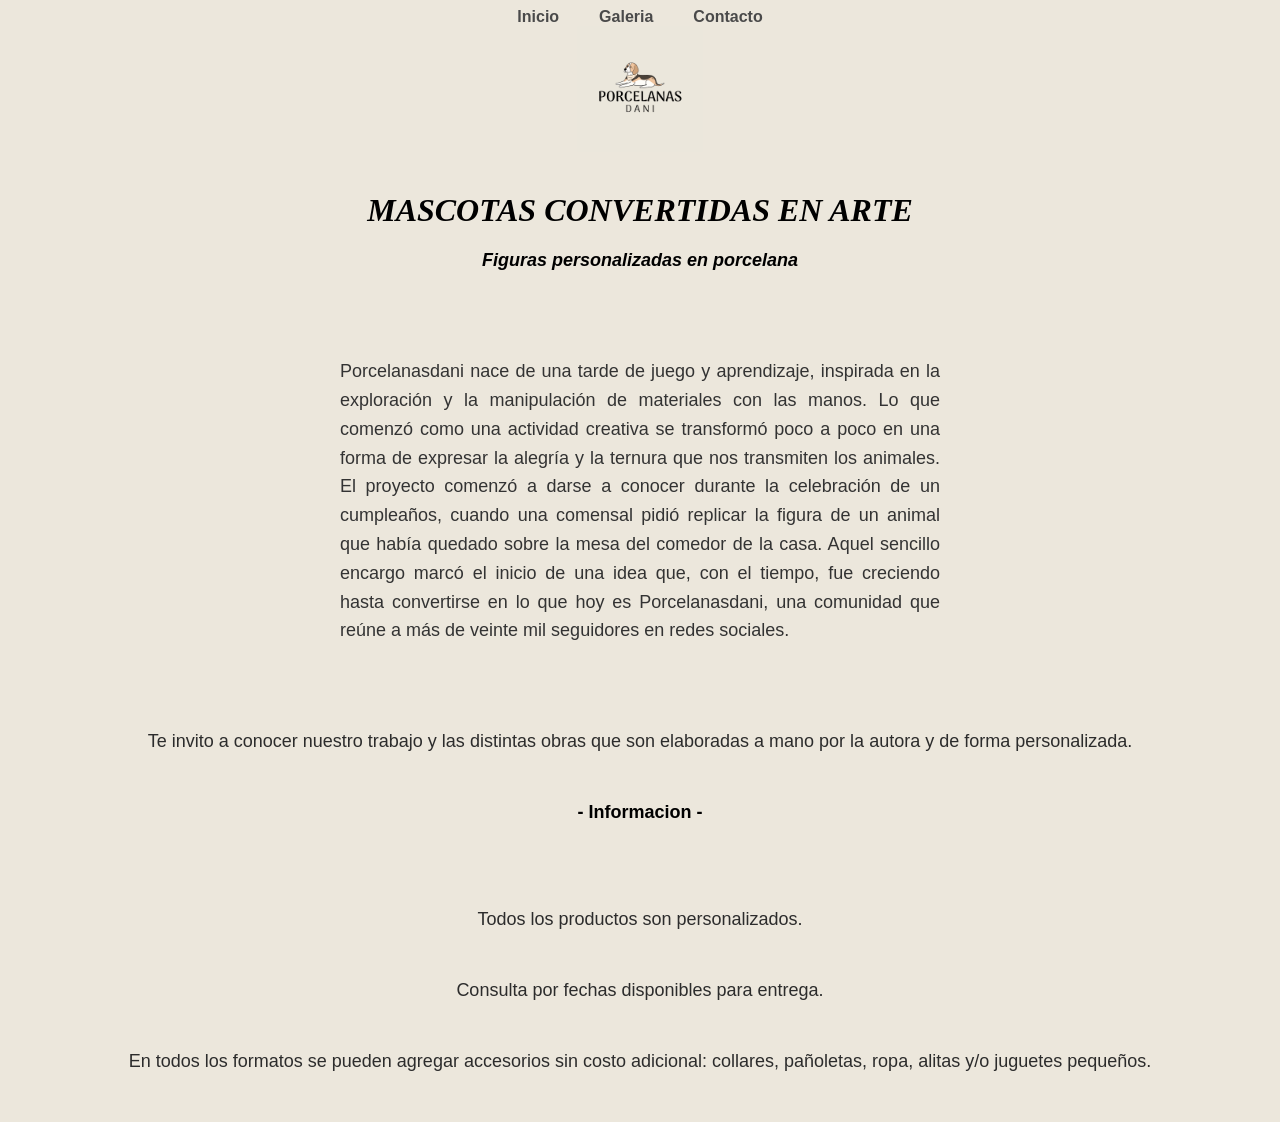
==== index.html @ 6d427006 "Update and rename Paginadeinicio.html to index.html" ====
<DOCTYPE html>
<html lang="en">
<head>
    <meta charset="UTF-8">
    <meta name="viewport" content="width=device-width, initial-scale=1.0">
    <title>Porcelanasdani.cl</title>
    <link rel="stylesheet" href="estilos.css">
</head>
<body>
    <nav>
    <ul>
        <li><a href="index.html">Inicio</a></li>
        <li><a href="Galeria.html">Galeria</a></li>
        <li><a href="Contacto.html">Contacto</a></li>
    </ul>
</nav>


     <img src=logoinicio.jpeg alt="Porcelanasdani" width="200" class="imagen-portada"><br>
    
    <em>
    <h1>MASCOTAS CONVERTIDAS EN ARTE</h1>
    </em>

    <em>
        <h2>Figuras personalizadas en porcelana</h2><br>
    </em>
    <p class="parrafo-largo"> Porcelanasdani nace de una tarde de juego y aprendizaje, inspirada en la exploración y la manipulación de materiales con las manos. Lo que comenzó como una actividad creativa se transformó poco a poco en una forma de expresar la alegría y la ternura que nos transmiten los animales.
        El proyecto comenzó a darse a conocer durante la celebración de un cumpleaños, cuando una comensal pidió replicar la figura de un animal que había quedado sobre la mesa del comedor de la casa. Aquel sencillo encargo marcó el inicio de una idea que, con el tiempo, fue creciendo hasta convertirse en lo que hoy es Porcelanasdani, una comunidad que reúne a más de veinte mil seguidores en redes sociales.</p><br>
    <p>Te invito a conocer nuestro trabajo y las distintas obras que son elaboradas a mano por la autora y de forma personalizada.</p>

<h3>- Informacion - </h3><br>
<p> Todos los productos son personalizados.</p>
<p> Consulta por fechas disponibles para entrega.</p>
<p> En todos los formatos se pueden agregar accesorios sin costo adicional: collares, pañoletas,
ropa, alitas y/o juguetes pequeños.</p>
</body>
</html>
---- estilos.css ----
body {
  background-color:rgb(236, 231, 220)
}

h1 {
  color: black;
  text-align: center;
}

p {
  font-family: 'arial';
  font-size: 18px;
  text-align: center;
  line-break: normal;
  margin-bottom: 50px;
  line-height: 1,6;
  max-width: px;
    margin-left: auto;    
    margin-right: auto;
    color: 2c2c2c;
}

h2 {
    font-family: 'arial';
  font-size: 18px;
  text-align: center;
  line-break: normal;
  margin-bottom: 50px;
  max-width: 350px;
    margin-left: auto;    
    margin-right: auto;

}

h3 {
    font-family: 'arial';
  font-size: 18px;
  text-align: center;
  line-break: normal;
  margin-bottom: 50px;
  max-width: 350px;
    margin-left: auto;    
    margin-right: auto;

}
.parrafo-largo {
    text-align: justify;       
    max-width: 600px;         
    margin-left: auto;         
    line-height: 1.6;          
    color: #333333;
}


.parrafo-corto {
    text-align: center;        
    font-size: 15px;           
    color: #555555;            
    margin: 10px 0;
}
img {
  display: block;
  margin: auto;
  width: 30%;
}

img.imagen-portada {
  display: block;
  margin: auto;
  width: 10%;
}

img.imagen-final {
  display: block;
  margin: auto;
  width: 20%;
}

ul {
    list-style: none;          
    display: flex;     
    justify-content: center;  
    gap: 40px; 
    margin: 0;
    padding: 0;
}

a {
    text-decoration: none;     
    color: #4a4a4a;            
    font-family: sans-serif;
    font-weight: 600;          
    font-size: 16px;
    transition: color 0.3s ease; 
}


 a:hover {
    color: #b8860b;            
}


.tarjeta-formulario{
    max-width: 550px;
    margin: 40px auto;
    background-color: #ffffff;
    padding: 40px;
    border-radius: 16px;
    box-shadow: 0 4px 25px rgba(0, 0, 0, 0.08); 
    box-sizing: border-box;
}


.campo-grupo {
    margin-bottom: 22px;
}


.formulario-contacto label {
    display: block;
    margin-bottom: 8px;
    font-family: Arial, sans-serif;
    font-weight: bold;
    color: #333333;
    font-size: 14px;
}


.formulario-contacto input[type="text"],
.formulario-contacto input[type="email"],
.formulario-contacto select,
.formulario-contacto textarea {
    width: 100%;
    padding: 12px 15px;
    border: 1px solid #dcdcdc;
    border-radius: 8px; 
    background-color: #ffffff;
    font-family: Arial, sans-serif;
    font-size: 14px;
    color: #333333;
    box-sizing: border-box; 
    outline: none;
    transition: border-color 0.2s ease, box-shadow 0.2s ease;
}


.formulario-contacto input:focus,
.formulario-contacto select:focus,
.formulario-contacto textarea:focus {
    border-color: #a04020; 
    box-shadow: 0 0 0 3px rgba(160, 64, 32, 0.15);
}


.btn-enviar {
    background-color: #a04020; 
    color: #ffffff;
    border: none;
    padding: 12px 30px;
    border-radius: 50px;       
    font-family: Arial, sans-serif;
    font-size: 15px;
    font-weight: bold;
    cursor: pointer;
    transition: background-color 0.2s ease;
}


.btn-enviar:hover {
    background-color: #803015;
}
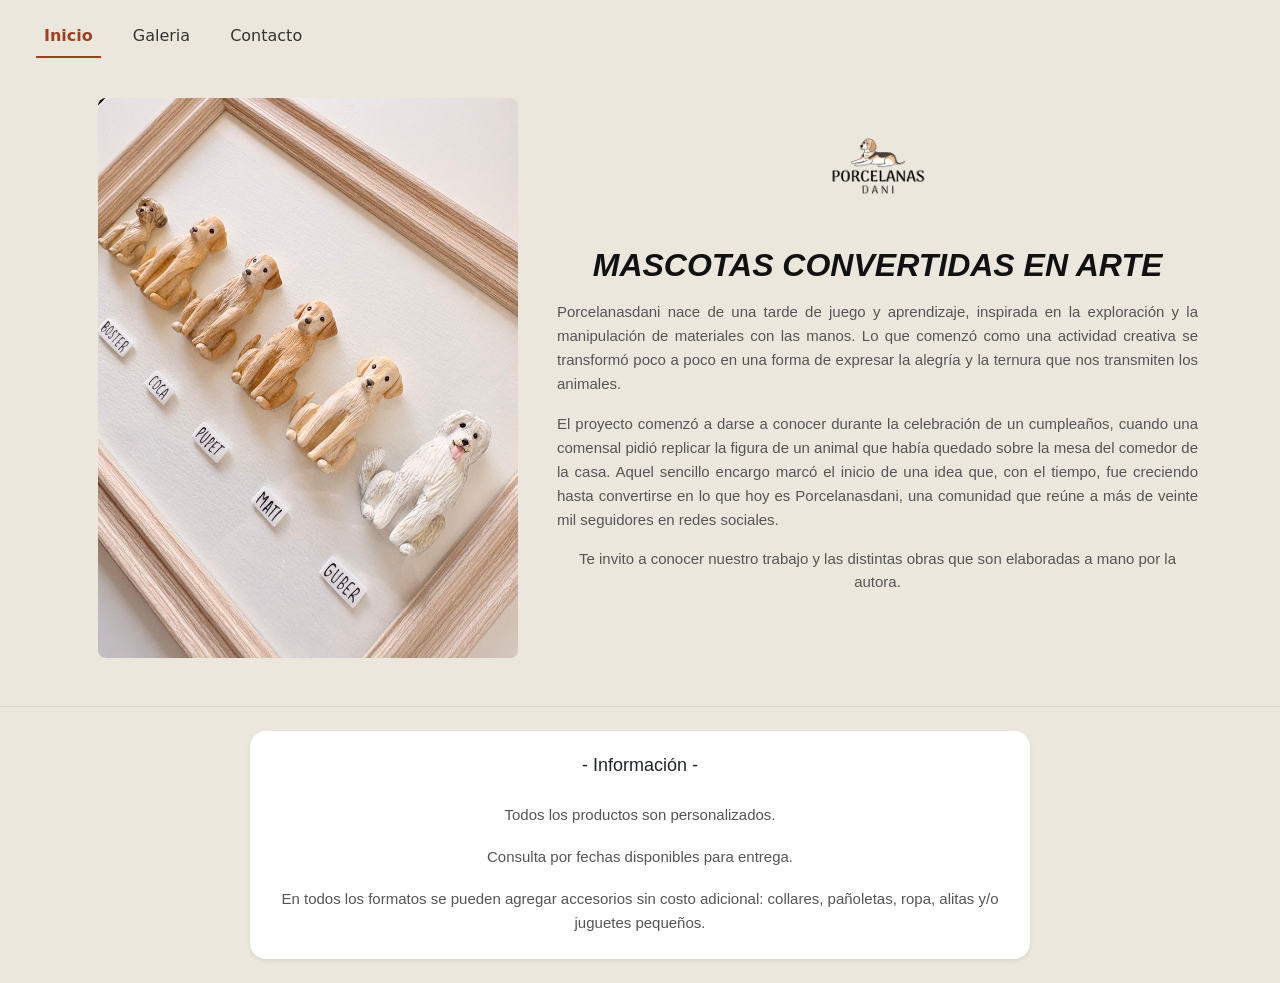
==== commit af944ad6: "Add files via upload" ====
--- a/index.html
+++ b/index.html
@@ -1,38 +1,68 @@
-<DOCTYPE html>
-<html lang="en">
+<!DOCTYPE html>
+<html lang="es">
 <head>
     <meta charset="UTF-8">
     <meta name="viewport" content="width=device-width, initial-scale=1.0">
     <title>Porcelanasdani.cl</title>
+
+    <link href="https://cdn.jsdelivr.net/npm/bootstrap@5.3.3/dist/css/bootstrap.min.css" rel="stylesheet">
     <link rel="stylesheet" href="estilos.css">
 </head>
-<body>
-    <nav>
-    <ul>
-        <li><a href="index.html">Inicio</a></li>
-        <li><a href="Galeria.html">Galeria</a></li>
-        <li><a href="Contacto.html">Contacto</a></li>
-    </ul>
-</nav>
+<body class="fondo-sitio">
 
+<body class="fondo-sitio">
 
-     <img src=logoinicio.jpeg alt="Porcelanasdani" width="200" class="imagen-portada"><br>
-    
-    <em>
-    <h1>MASCOTAS CONVERTIDAS EN ARTE</h1>
-    </em>
+    <nav class="navbar navbar-expand py-3 px-4 barra-navegacion">
+        <div class="container-fluid justify-content-start">
+            <ul class="navbar-nav flex-row gap-4">
+                <li class="nav-item">
+                    <a class="nav-link enlace-menu enlace-activo active" href="Paginadeinicio.html">Inicio</a>
+                </li>
+                <li class="nav-item">
+                    <a class="nav-link enlace-menu" href="Galeria.html">Galeria</a>
+                </li>
+                <li class="nav-item">
+                    <a class="nav-link enlace-menu" href="Contacto.html">Contacto</a>
+                </li>
+            </ul>
+        </div>
+    </nav>
+    <main class="container my-4">
+        <div class="row align-items-start g-4">
+            <div class="col-12 col-md-5 text-center">
+                <img src="iniciouno.jpeg" alt="Porcelanasdani" class="img-fluid imagen-portada rounded-3">
+            </div>
+            <div class="col-12 col-md-7">
+                <div class="text-center mb-2">
+                    <img src="logoinicio.jpeg" alt="Logo Porcelanasdani" class="img-fluid logo-sobre-titulo">
+                </div>
 
-    <em>
-        <h2>Figuras personalizadas en porcelana</h2><br>
-    </em>
-    <p class="parrafo-largo"> Porcelanasdani nace de una tarde de juego y aprendizaje, inspirada en la exploración y la manipulación de materiales con las manos. Lo que comenzó como una actividad creativa se transformó poco a poco en una forma de expresar la alegría y la ternura que nos transmiten los animales.
-        El proyecto comenzó a darse a conocer durante la celebración de un cumpleaños, cuando una comensal pidió replicar la figura de un animal que había quedado sobre la mesa del comedor de la casa. Aquel sencillo encargo marcó el inicio de una idea que, con el tiempo, fue creciendo hasta convertirse en lo que hoy es Porcelanasdani, una comunidad que reúne a más de veinte mil seguidores en redes sociales.</p><br>
-    <p>Te invito a conocer nuestro trabajo y las distintas obras que son elaboradas a mano por la autora y de forma personalizada.</p>
+                <h1 class="titulo-principal fst-italic mb-3">MASCOTAS CONVERTIDAS EN ARTE</h1>
 
-<h3>- Informacion - </h3><br>
-<p> Todos los productos son personalizados.</p>
-<p> Consulta por fechas disponibles para entrega.</p>
-<p> En todos los formatos se pueden agregar accesorios sin costo adicional: collares, pañoletas,
-ropa, alitas y/o juguetes pequeños.</p>
+                <p class="parrafo-historia mb-3">
+                    Porcelanasdani nace de una tarde de juego y aprendizaje, inspirada en la exploración y la manipulación de materiales con las manos. Lo que comenzó como una actividad creativa se transformó poco a poco en una forma de expresar la alegría y la ternura que nos transmiten los animales.
+                </p>
+
+                <p class="parrafo-historia mb-3">
+                    El proyecto comenzó a darse a conocer durante la celebración de un cumpleaños, cuando una comensal pidió replicar la figura de un animal que había quedado sobre la mesa del comedor de la casa. Aquel sencillo encargo marcó el inicio de una idea que, con el tiempo, fue creciendo hasta convertirse en lo que hoy es Porcelanasdani, una comunidad que reúne a más de veinte mil seguidores en redes sociales.
+                </p>
+
+                <p class="parrafo-invitacion text-center mb-3">
+                    Te invito a conocer nuestro trabajo y las distintas obras que son elaboradas a mano por la autora.
+                </p>
+        </div>
+    </main>
+    <footer class="pie-pagina mt-5 py-4">
+        <div class="container">
+            <div class="card bloque-destacado shadow-sm border-0 p-4 mx-auto">
+                <h3 class="titulo-info text-center mb-3">- Información -</h3>
+                <p class="parrafo-corto text-center mb-2">Todos los productos son personalizados.</p>
+                <p class="parrafo-corto text-center mb-2">Consulta por fechas disponibles para entrega.</p>
+                <p class="parrafo-corto text-center mb-0">
+                    En todos los formatos se pueden agregar accesorios sin costo adicional: collares, pañoletas, ropa, alitas y/o juguetes pequeños.
+                </p>
+            </div>
+        </div>
+    </footer>
 </body>
-</html>
+</html>
--- a/estilos.css
+++ b/estilos.css
@@ -1,172 +1,309 @@
+/* ESTILOS GENERALES Y TIPOGRAFÍA BASE */
 body {
-  background-color:rgb(236, 231, 220)
+  background-color: rgb(236, 231, 220);
 }
 
 h1 {
   color: black;
   text-align: center;
-}
-
-p {
-  font-family: 'arial';
+  font-family: Arial, Helvetica, sans-serif;
+}
+
+h2 {
+  font-family: Arial, Helvetica, sans-serif;
   font-size: 18px;
   text-align: center;
-  line-break: normal;
-  margin-bottom: 50px;
-  line-height: 1,6;
-  max-width: px;
-    margin-left: auto;    
-    margin-right: auto;
-    color: 2c2c2c;
-}
-
-h2 {
-    font-family: 'arial';
-  font-size: 18px;
-  text-align: center;
-  line-break: normal;
   margin-bottom: 50px;
   max-width: 350px;
-    margin-left: auto;    
-    margin-right: auto;
-
+  margin-left: auto;
+  margin-right: auto;
 }
 
 h3 {
-    font-family: 'arial';
+  font-family: Arial, Helvetica, sans-serif;
   font-size: 18px;
   text-align: center;
-  line-break: normal;
   margin-bottom: 50px;
   max-width: 350px;
-    margin-left: auto;    
-    margin-right: auto;
-
-}
-.parrafo-largo {
-    text-align: justify;       
-    max-width: 600px;         
-    margin-left: auto;         
-    line-height: 1.6;          
-    color: #333333;
-}
-
-
-.parrafo-corto {
-    text-align: center;        
-    font-size: 15px;           
-    color: #555555;            
-    margin: 10px 0;
-}
+  margin-left: auto;
+  margin-right: auto;
+}
+
+p {
+  font-family: Arial, Helvetica, sans-serif;
+  font-size: 18px;
+  text-align: center;
+  margin-bottom: 50px;
+  line-height: 1.6;
+  margin-left: auto;
+  margin-right: auto;
+  color: #2c2c2c;
+}
+
 img {
   display: block;
   margin: auto;
   width: 30%;
 }
 
-img.imagen-portada {
-  display: block;
-  margin: auto;
-  width: 10%;
-}
-
 img.imagen-final {
   display: block;
   margin: auto;
   width: 20%;
 }
 
+/*MENÚ DE NAVEGACIÓN SUPERIOR*/
 ul {
-    list-style: none;          
-    display: flex;     
-    justify-content: center;  
-    gap: 40px; 
-    margin: 0;
-    padding: 0;
+  list-style: none;
+  margin: 0;
+  padding: 0;
 }
 
 a {
-    text-decoration: none;     
-    color: #4a4a4a;            
-    font-family: sans-serif;
-    font-weight: 600;          
-    font-size: 16px;
-    transition: color 0.3s ease; 
-}
-
-
- a:hover {
-    color: #b8860b;            
-}
-
-
-.tarjeta-formulario{
-    max-width: 550px;
-    margin: 40px auto;
-    background-color: #ffffff;
-    padding: 40px;
-    border-radius: 16px;
-    box-shadow: 0 4px 25px rgba(0, 0, 0, 0.08); 
-    box-sizing: border-box;
-}
-
+  text-decoration: none;
+}
+.enlace-menu {
+  font-size: 16px;
+  color: #333333;
+  font-weight: 500;
+  text-decoration: none;
+  transition: color 0.2s ease;
+}
+.enlace-menu:hover {
+  color: #a04020;
+}
+.enlace-activo {
+  color: #a04020 !important;
+  font-weight: 700;
+  border-bottom: 2px solid #a04020;
+}
+
+/*PÁGINA DE INICIO*/
+.imagen-portada {
+  width: 100%;
+  max-width: 420px;
+  height: auto;
+}
+
+.imagen-portada-grande {
+  width: 100%;
+  max-width: 380px;
+  height: auto;
+}
+
+.logo-sobre-titulo {
+  max-width: 140px;
+  height: auto;
+}
+
+.titulo-principal {
+  font-size: 2rem;
+  font-weight: 700;
+  color: #111111;
+  text-align: center;
+}
+
+.parrafo-largo {
+  text-align: justify;
+  max-width: 600px;
+  margin-left: auto;
+  line-height: 1.6;
+  color: #333333;
+}
+
+.parrafo-corto {
+  text-align: center;
+  font-size: 15px;
+  color: #555555;
+  margin: 10px 0;
+}
+
+.parrafo-historia {
+  font-family: Arial, Helvetica, sans-serif;
+  font-size: 15px;
+  color: #555555;
+  text-align: justify;
+  line-height: 1.6;
+}
+
+.parrafo-invitacion {
+  font-family: Arial, Helvetica, sans-serif;
+  font-size: 15px;
+  color: #555555;
+  line-height: 1.5;
+}
+
+.pie-pagina {
+  border-top: 1px solid rgba(0, 0, 0, 0.08);
+  margin-top: 60px;
+}
+
+.bloque-destacado {
+  max-width: 780px;
+  background-color: #ffffff;
+  border-radius: 16px;
+}
+
+/*PÁGINA DE GALERÍA*/
+.titulo-galeria {
+  font-size: 2rem;
+  font-weight: 700;
+  color: #111111;
+}
+
+.cuadricula-dos-por-fila {
+  max-width: 820px;
+}
+
+.tarjeta-obra {
+  background-color: #ffffff;
+  border-radius: 12px;
+  box-shadow: 0 4px 12px rgba(0, 0, 0, 0.06);
+  transition: transform 0.2s ease;
+}
+
+.tarjeta-obra:hover {
+  transform: translateY(-4px);
+}
+
+.foto-galeria {
+  width: 100%;
+  height: 220px;
+  object-fit: cover;
+  border-radius: 8px;
+}
+
+.foto-galeria-limpia {
+  width: 100%;
+  max-height: 320px;
+  object-fit: contain;
+  border-radius: 8px;
+}
+
+.titulo-obra {
+  font-size: 1rem;
+  font-weight: 600;
+  color: #333333;
+}
+
+/*PÁGINA DE CONTACTO Y FORMULARIO*/
+.tarjeta-formulario {
+  max-width: 550px;
+  margin: 40px auto;
+  background-color: #ffffff;
+  padding: 40px;
+  border-radius: 16px;
+  box-shadow: 0 4px 25px rgba(0, 0, 0, 0.08);
+  box-sizing: border-box;
+}
 
 .campo-grupo {
-    margin-bottom: 22px;
-}
-
+  margin-bottom: 22px;
+}
 
 .formulario-contacto label {
-    display: block;
-    margin-bottom: 8px;
-    font-family: Arial, sans-serif;
-    font-weight: bold;
-    color: #333333;
-    font-size: 14px;
-}
-
+  display: block;
+  margin-bottom: 8px;
+  font-family: Arial, sans-serif;
+  font-weight: bold;
+  color: #333333;
+  font-size: 14px;
+}
 
 .formulario-contacto input[type="text"],
 .formulario-contacto input[type="email"],
 .formulario-contacto select,
 .formulario-contacto textarea {
-    width: 100%;
-    padding: 12px 15px;
-    border: 1px solid #dcdcdc;
-    border-radius: 8px; 
-    background-color: #ffffff;
-    font-family: Arial, sans-serif;
-    font-size: 14px;
-    color: #333333;
-    box-sizing: border-box; 
-    outline: none;
-    transition: border-color 0.2s ease, box-shadow 0.2s ease;
-}
-
+  width: 100%;
+  padding: 12px 15px;
+  border: 1px solid #dcdcdc;
+  border-radius: 8px;
+  background-color: #ffffff;
+  font-family: Arial, sans-serif;
+  font-size: 14px;
+  color: #333333;
+  box-sizing: border-box;
+  outline: none;
+  transition: border-color 0.2s ease, box-shadow 0.2s ease;
+}
 
 .formulario-contacto input:focus,
 .formulario-contacto select:focus,
 .formulario-contacto textarea:focus {
-    border-color: #a04020; 
-    box-shadow: 0 0 0 3px rgba(160, 64, 32, 0.15);
-}
-
+  border-color: #a04020;
+  box-shadow: 0 0 0 3px rgba(160, 64, 32, 0.15);
+}
 
 .btn-enviar {
-    background-color: #a04020; 
-    color: #ffffff;
-    border: none;
-    padding: 12px 30px;
-    border-radius: 50px;       
-    font-family: Arial, sans-serif;
-    font-size: 15px;
-    font-weight: bold;
-    cursor: pointer;
-    transition: background-color 0.2s ease;
-}
-
+  background-color: #a04020;
+  color: #ffffff;
+  border: none;
+  padding: 12px 30px;
+  border-radius: 50px;
+  font-family: Arial, sans-serif;
+  font-size: 15px;
+  font-weight: bold;
+  cursor: pointer;
+  transition: background-color 0.2s ease;
+}
 
 .btn-enviar:hover {
-    background-color: #803015;
-}
-
+  background-color: #803015;
+}
+.titulo-contacto {
+    font-size: 1.75rem;
+    font-weight: 700;
+    color: #111111;
+}
+.imagen-contacto {
+    width: 100%;
+    max-width: 380px;
+    max-height: 430px;
+    object-fit: cover;
+    height: auto;
+}
+.tarjeta-contacto-compacta {
+    margin-top: 0;
+    margin-bottom: 0;
+    max-width: 100%;
+    padding: 20px 28px;
+}
+
+.tarjeta-contacto-compacta .campo-grupo {
+    margin-bottom: 12px;
+}
+
+.tarjeta-contacto-compacta .formulario-contacto label {
+    margin-bottom: 4px;
+    font-size: 13px;
+}
+
+.tarjeta-contacto-compacta .formulario-contacto input[type="text"],
+.tarjeta-contacto-compacta .formulario-contacto input[type="email"],
+.tarjeta-contacto-compacta .formulario-contacto select,
+.tarjeta-contacto-compacta .formulario-contacto textarea {
+    padding: 8px 12px;
+    font-size: 13px;
+}
+
+.tarjeta-contacto-compacta .btn-enviar {
+    padding: 9px 24px;
+    font-size: 14px;
+}
+
+
+.imagen-contacto-bajo {
+    width: 100%;
+    max-width: 480px;
+    max-height: 110px;
+    object-fit: cover;
+    height: auto;
+}
+
+.imagen-contacto {
+    width: 100%;
+    max-width: 360px;
+    max-height: 450px;
+    object-fit: cover;
+    height: auto;
+}
